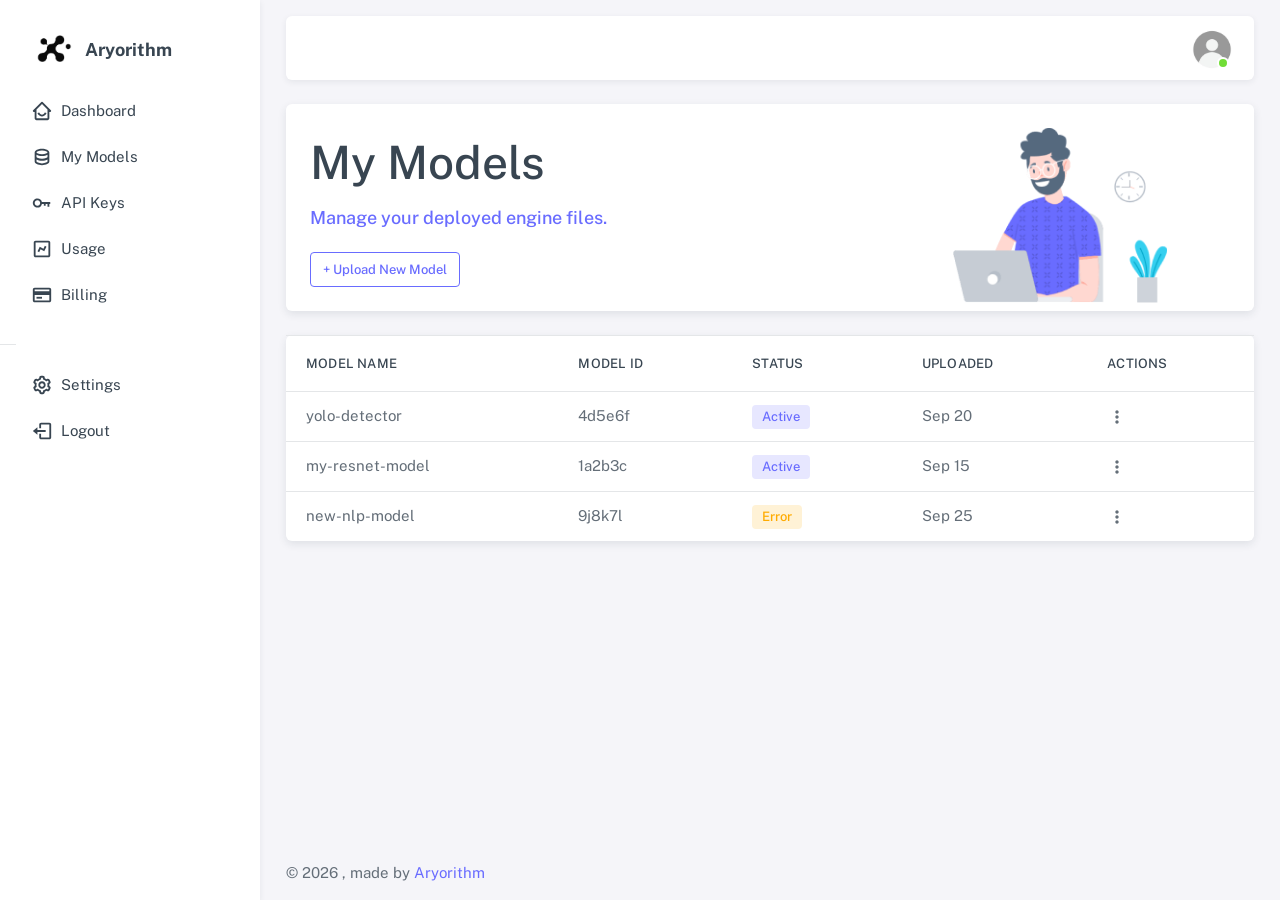
==== api.html @ 1bc2ea1a "api has been changed." ====
<!Doctype html>

<html lang="en" class="layout-menu-fixed layout-compact" data-assets-path="assets/"
  data-template="vertical-menu-template-free">

<head>
  <meta charset="utf-8" />
  <meta name="viewport"
    content="width=device-width, initial-scale=1.0, user-scalable=no, minimum-scale=1.0, maximum-scale=1.0" />

  <title>APIkeys - Aryorithm</title>

  <meta name="description" content="" />

  <!-- Favicon -->
  <link rel="icon" type="image/x-icon" href="assets/img/favicon/ar-w (3).png" />

  <!-- Fonts -->
  <link rel="preconnect" href="https://fonts.googleapis.com" />
  <link rel="preconnect" href="https://fonts.gstatic.com" crossorigin />
  <link
    href="https://fonts.googleapis.com/css2?family=Public+Sans:ital,wght@0,300;0,400;0,500;0,600;0,700;1,300;1,400;1,500;1,600;1,700&display=swap"
    rel="stylesheet" />

  <link rel="stylesheet" href="assets/vendor/fonts/iconify-icons.css" />

  <!-- Core CSS -->
  <!-- build:css assets/vendor/css/theme.css  -->

  <link rel="stylesheet" href="assets/vendor/css/core.css" />
  <link rel="stylesheet" href="assets/css/demo.css" />

  <!-- Vendors CSS -->

  <link rel="stylesheet" href="assets/vendor/libs/perfect-scrollbar/perfect-scrollbar.css" />

  <!-- endbuild -->

  <link rel="stylesheet" href="assets/vendor/libs/apex-charts/apex-charts.css" />

  <!-- Page CSS -->

  <!-- Helpers -->
  <script src="assets/vendor/js/helpers.js"></script>
  <!--! Template customizer & Theme config files MUST be included after core stylesheets and helpers.js in the <head> section -->

  <!--? Config:  Mandatory theme config file contain global vars & default theme options, Set your preferred theme option in this file.  -->

  <script src="assets/js/config.js"></script>
</head>

<body>
  <!-- Layout wrapper -->
  <div class="layout-wrapper layout-content-navbar">
    <div class="layout-container">
      <!-- Menu -->

      <aside id="layout-menu" class="layout-menu menu-vertical menu bg-menu-theme">
        <div class="app-brand demo">
          <a href="index.html" class="app-brand-link">
            <div class="brand-logo">
              <img src="assets/img/favicon/ar-black.png" alt="logo">
            </div>

            <span class="app-brand-text demo menu-text fw-bold ms-2">Aryorithm</span>
          </a>

          <a href="javascript:void(0);" class="layout-menu-toggle menu-link text-large ms-auto">
            <i class="bx bx-chevron-left d-block d-xl-none align-middle"></i>
          </a>
        </div>

        <div class="menu-divider mt-0"></div>

        <div class="menu-inner-shadow"></div>

        <ul class="menu-inner py-1">


          <li class="menu-item">
            <a href="dashboard.html" target="_blank" class="menu-link">
              <i class="menu-icon tf-icons bx bx-home-smile"></i>
              <div class="text-truncate" data-i18n="Dashboards">Dashboard</div>
            </a>
          </li>
          <li class="menu-item">
            <a href="models.html" target="_blank" class="menu-link">
              <i class="menu-icon tf-icons bx bx-data"></i>
              <div class="text-truncate" data-i18n="Layouts">My Models</div>
            </a>
          </li>
          <li class="menu-item">
            <a href="api.html" target="_blank" class="menu-link">
              <i class="menu-icon tf-icons bx bx-key"></i>
              <div class="text-truncate" data-i18n="Front Pages">API Keys</div>
            </a>
          </li>
          <li class="menu-item">
            <a href="" target="_blank" class="menu-link">
              <i class="menu-icon tf-icons bx bx-chart"></i>
              <div class="text-truncate" data-i18n="Kanban">Usage</div>
            </a>
          </li>
          <li class="menu-item">
            <a href="https://demos.themeselection.com/sneat-bootstrap-html-admin-template/html/vertical-menu-template/app-kanban.html"
              target="_blank" class="menu-link">
              <i class="menu-icon tf-icons bx bx-credit-card"></i>
              <div class="text-truncate" data-i18n="Kanban">Billing </div>
            </a>
          </li>
          <!-- Components -->
          <li class="menu-header small text-uppercase"><span class="menu-header-text"> </span></li>
          <!-- Cards -->
          <li class="menu-item">
            <a href="cards-basic.html" class="menu-link">
              <i class="menu-icon tf-icons bx bx-cog"></i>
              <div class="text-truncate" data-i18n="Basic">Settings</div>
            </a>
          </li>
          <li class="menu-item">
            <a href="cards-basic.html" class="menu-link">
              <i class="menu-icon tf-icons bx bx-log-out"></i>
              <div class="text-truncate" data-i18n="Basic">Logout</div>
            </a>
          </li>
          <!-- Data Tables -->

        </ul>
      </aside>
      <!-- / Menu -->

      <!-- Layout container -->
      <div class="layout-page">
        <!-- Navbar -->

        <nav
          class="layout-navbar container-xxl navbar-detached navbar navbar-expand-xl align-items-center bg-navbar-theme"
          id="layout-navbar">
          <div class="layout-menu-toggle navbar-nav align-items-xl-center me-4 me-xl-0 d-xl-none">
            <a class="nav-item nav-link px-0 me-xl-6" href="javascript:void(0)">
              <i class="icon-base bx bx-menu icon-md"></i>
            </a>
          </div>

          <div class="navbar-nav-right d-flex align-items-center justify-content-end" id="navbar-collapse">

            <ul class="navbar-nav flex-row align-items-center ms-md-auto">

              <!-- User -->
              <li class="nav-item navbar-dropdown dropdown-user dropdown">
                <a class="nav-link dropdown-toggle hide-arrow p-0" href="javascript:void(0);" data-bs-toggle="dropdown">
                  <div class="avatar avatar-online">
                    <img src="assets/img/avatars/profile.jpg" alt class="w-px-40 h-auto rounded-circle" />
                  </div>
                </a>
                <ul class="dropdown-menu dropdown-menu-end">
                  <li>
                    <a class="dropdown-item" href="#">
                      <div class="d-flex">
                        <div class="flex-shrink-0 me-3">
                          <div class="avatar avatar-online">
                            <img src="assets/img/avatars/profile.jpg" alt class="w-px-40 h-auto rounded-circle" />
                          </div>
                        </div>
                        <div class="flex-grow-1">
                          <h6 class="mb-0">John Doe</h6>
                          <small class="text-body-secondary">Admin</small>
                        </div>
                      </div>
                    </a>
                  </li>
                  <li>
                    <div class="dropdown-divider my-1"></div>
                  </li>
                  <li>
                    <a class="dropdown-item" href="#">
                      <i class="icon-base bx bx-user icon-md me-3"></i><span>My Profile</span>
                    </a>
                  </li>
                  <li>
                    <a class="dropdown-item" href="#">
                      <i class="icon-base tf-icons bx bx-cog me-3"></i><span>Settings</span>
                    </a>
                  </li>
                  <li>
                    <a class="dropdown-item" href="#">
                      <span class="d-flex align-items-center align-middle">
                        <i class="flex-shrink-0 icon-base bx bx-credit-card icon-md me-3"></i><span
                          class="flex-grow-1 align-middle">Billing Plan</span>
                        <span class="flex-shrink-0 badge rounded-pill bg-danger">4</span>
                      </span>
                    </a>
                  </li>
                  <li>
                    <div class="dropdown-divider my-1"></div>
                  </li>
                  <li>
                    <a class="dropdown-item" href="javascript:void(0);">
                      <i class="icon-base tf-icons bx bx-log-out me-3"></i></i><span>Logout</span>
                    </a>
                  </li>
                </ul>
              </li>
              <!--/ User -->
            </ul>
          </div>
        </nav>

        <!-- / Navbar -->

        <!-- Content wrapper -->
        <div class="content-wrapper">
          <!-- Content -->
          <div class="container-xxl flex-grow-1 container-p-y">
            <div class="row">
              <div class="col-xxl-8 mb-6 order-0">
                <div class="card">
                  <div class="d-flex align-items-start row">
                    <div class="col-sm-7">
                      <div class="card-body">
                        <h1 class="card-title">My Models</h1>
                        <h5 class="card-title text-primary mb-3">Manage your deployed engine files.</h5>
                        <div class="card-body-btn">
                          <a href="javascript:;" class="btn btn-sm btn-outline-primary">+ Upload New Model</a>
                        </div>

                      </div>
                    </div>
                    <div class="col-sm-5 text-center text-sm-left">
                      <div class="card-body pb-0 px-0 px-md-6">
                        <img src="assets/img/illustrations/man-with-laptop.png" height="175" alt="View Badge User" />
                      </div>
                    </div>
                  </div>
                </div>
              </div>
            </div>

            <!-- table -->
            <div class="card">
              <div class="table-responsive text-nowrap">
                <table class="table table-hover">
                  <thead>
                    <tr>
                      <th>Model Name</th>
                      <th>Model ID </th>
                      <th>Status</th>
                      <th>Uploaded</th>
                      <th>Actions</th>
                    </tr>
                  </thead>
                  <tbody class="table-border-bottom-0">
                    <tr>
                      <td>
                        <span>yolo-detector</span>
                      </td>
                      <td>4d5e6f</td>
                      <td><span class="badge bg-label-primary me-1">Active</span></td>
                      <td><span>Sep 20</span></td>
                      <td>
                        <div class="dropdown">
                          <button type="button" class="btn p-0 dropdown-toggle hide-arrow" data-bs-toggle="dropdown">
                            <i class="icon-base bx bx-dots-vertical-rounded"></i>
                          </button>
                          <div class="dropdown-menu">
                            <a class="dropdown-item" href="javascript:void(0);"><i
                                class="icon-base bx bx-edit-alt me-1"></i> Edit</a>
                            <a class="dropdown-item" href="javascript:void(0);"><i
                                class="icon-base bx bx-trash me-1"></i> Delete</a>
                          </div>
                        </div>
                      </td>
                    </tr>
                    <tr>
                      <td>
                        <span>my-resnet-model</span>
                      </td>
                      <td>1a2b3c</td>
                      <td><span class="badge bg-label-primary me-1">Active</span></td>
                      <td><span>Sep 15</span></td>
                      <td>
                        <div class="dropdown">
                          <button type="button" class="btn p-0 dropdown-toggle hide-arrow" data-bs-toggle="dropdown">
                            <i class="icon-base bx bx-dots-vertical-rounded"></i>
                          </button>
                          <div class="dropdown-menu">
                            <a class="dropdown-item" href="javascript:void(0);"><i
                                class="icon-base bx bx-edit-alt me-1"></i> Edit</a>
                            <a class="dropdown-item" href="javascript:void(0);"><i
                                class="icon-base bx bx-trash me-1"></i> Delete</a>
                          </div>
                        </div>
                      </td>
                    </tr>

                    <tr>
                      <td>
                        <span>new-nlp-model</span>
                      </td>
                      <td>9j8k7l</td>
                      <td><span class="badge bg-label-warning me-1">Error</span></td>
                      <td><span>Sep 25</span></td>
                      <td>
                        <div class="dropdown">
                          <button type="button" class="btn p-0 dropdown-toggle hide-arrow" data-bs-toggle="dropdown">
                            <i class="icon-base bx bx-dots-vertical-rounded"></i>
                          </button>
                          <div class="dropdown-menu">
                            <a class="dropdown-item" href="javascript:void(0);"><i
                                class="icon-base bx bx-edit-alt me-1"></i> Edit</a>
                            <a class="dropdown-item" href="javascript:void(0);"><i
                                class="icon-base bx bx-trash me-1"></i> Delete</a>
                          </div>
                        </div>
                      </td>
                    </tr>


                  </tbody>
                </table>
              </div>
            </div>
            <!--/ table -->
          </div>
          <!-- / Content -->

          <!-- Footer -->
          <footer class="content-footer footer bg-footer-theme">
            <div class="container-xxl">
              <div
                class="footer-container d-flex align-items-center justify-content-between py-4 flex-md-row flex-column">
                <div class="mb-2 mb-md-0">
                  &#169;
                  <script>
                    document.write(new Date().getFullYear());
                  </script>
                  , made by
                  <a href="https://Aryorithm.com" target="_blank" class="footer-link">Aryorithm</a>
                </div>

              </div>
            </div>
          </footer>
          <!-- / Footer -->

          <div class="content-backdrop fade"></div>
        </div>
        <!-- Content wrapper -->
      </div>
      <!-- / Layout page -->
    </div>

    <!-- Overlay -->
    <div class="layout-overlay layout-menu-toggle"></div>
  </div>
  <!-- / Layout wrapper -->



  <!-- Core JS -->

  <script src="assets/vendor/libs/jquery/jquery.js"></script>

  <script src="assets/vendor/libs/popper/popper.js"></script>
  <script src="assets/vendor/js/bootstrap.js"></script>

  <script src="assets/vendor/libs/perfect-scrollbar/perfect-scrollbar.js"></script>

  <script src="assets/vendor/js/menu.js"></script>

  <!-- endbuild -->

  <!-- Vendors JS -->
  <script src="assets/vendor/libs/apex-charts/apexcharts.js"></script>

  <!-- Main JS -->

  <script src="assets/js/main.js"></script>

  <!-- Page JS -->
  <script src="assets/js/dashboards-analytics.js"></script>

  <!-- Place this tag before closing body tag for github widget button. -->
  <script async defer src="https://buttons.github.io/buttons.js"></script>
</body>

</html>
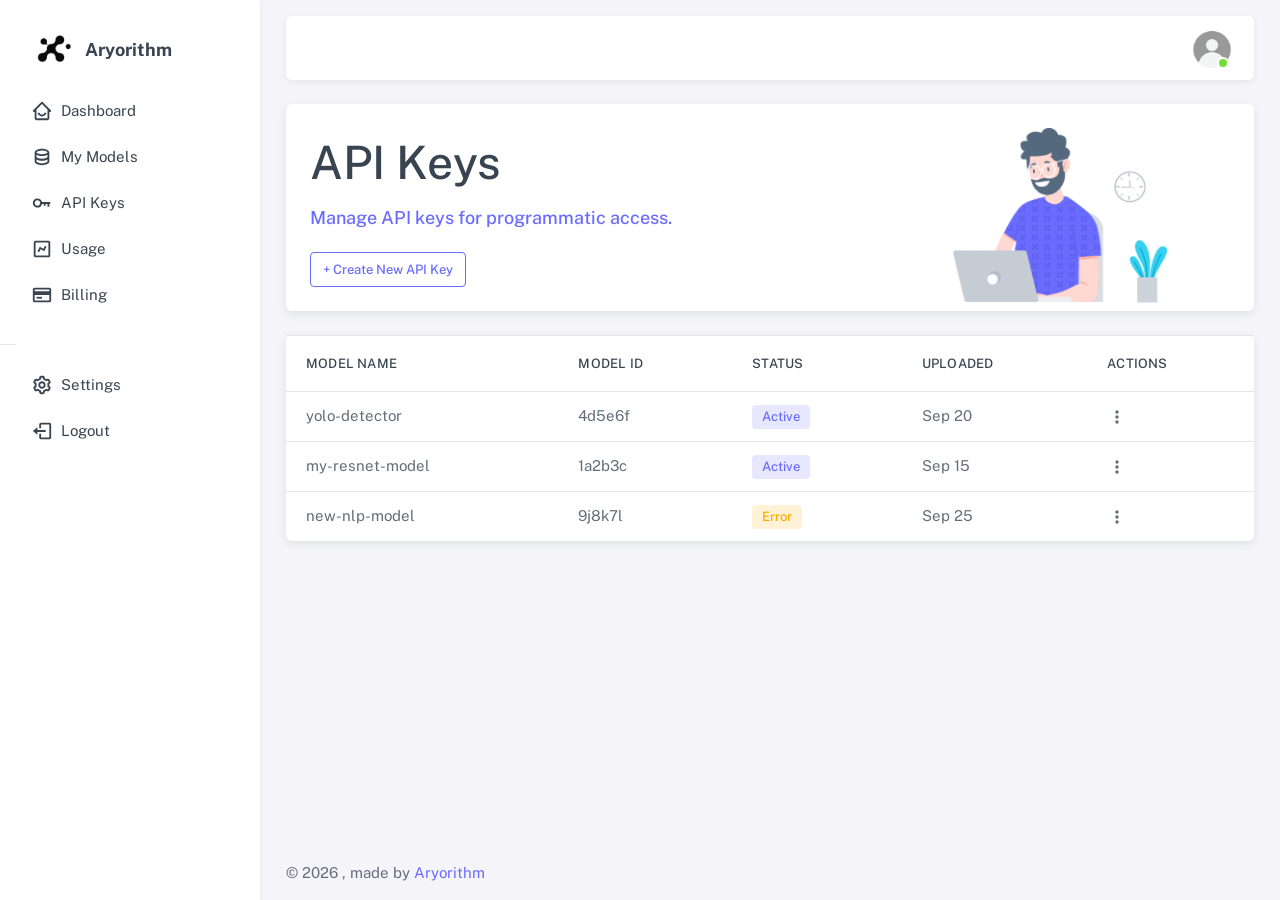
==== commit 27f85cc7: "api first-sec has been changed." ====
--- a/api.html
+++ b/api.html
@@ -218,10 +218,10 @@
                   <div class="d-flex align-items-start row">
                     <div class="col-sm-7">
                       <div class="card-body">
-                        <h1 class="card-title">My Models</h1>
-                        <h5 class="card-title text-primary mb-3">Manage your deployed engine files.</h5>
+                        <h1 class="card-title">API Keys</h1>
+                        <h5 class="card-title text-primary mb-3">Manage API keys for programmatic access.</h5>
                         <div class="card-body-btn">
-                          <a href="javascript:;" class="btn btn-sm btn-outline-primary">+ Upload New Model</a>
+                          <a href="javascript:;" class="btn btn-sm btn-outline-primary">+ Create New API Key</a>
                         </div>
 
                       </div>
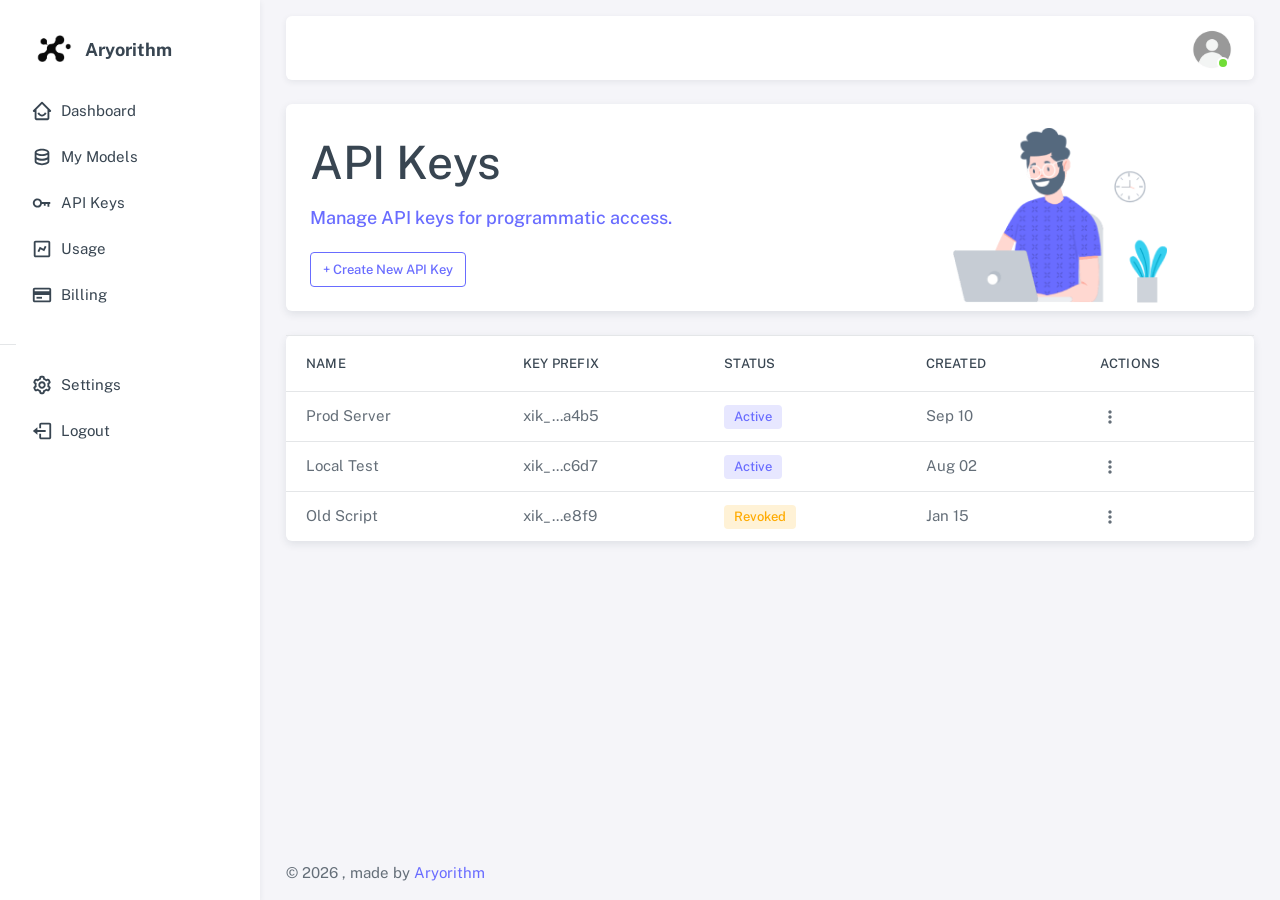
==== commit bb2008d3: "api table has been changed." ====
--- a/api.html
+++ b/api.html
@@ -242,21 +242,21 @@
                 <table class="table table-hover">
                   <thead>
                     <tr>
-                      <th>Model Name</th>
-                      <th>Model ID </th>
+                      <th>Name</th>
+                      <th>Key Prefix</th>
                       <th>Status</th>
-                      <th>Uploaded</th>
+                      <th>Created</th>
                       <th>Actions</th>
                     </tr>
                   </thead>
                   <tbody class="table-border-bottom-0">
                     <tr>
                       <td>
-                        <span>yolo-detector</span>
-                      </td>
-                      <td>4d5e6f</td>
+                        <span>Prod Server</span>
+                      </td>
+                      <td>xik_...a4b5</td>
                       <td><span class="badge bg-label-primary me-1">Active</span></td>
-                      <td><span>Sep 20</span></td>
+                      <td><span>Sep 10</span></td>
                       <td>
                         <div class="dropdown">
                           <button type="button" class="btn p-0 dropdown-toggle hide-arrow" data-bs-toggle="dropdown">
@@ -273,11 +273,11 @@
                     </tr>
                     <tr>
                       <td>
-                        <span>my-resnet-model</span>
-                      </td>
-                      <td>1a2b3c</td>
+                        <span>Local Test</span>
+                      </td>
+                      <td>xik_...c6d7 </td>
                       <td><span class="badge bg-label-primary me-1">Active</span></td>
-                      <td><span>Sep 15</span></td>
+                      <td><span>Aug 02</span></td>
                       <td>
                         <div class="dropdown">
                           <button type="button" class="btn p-0 dropdown-toggle hide-arrow" data-bs-toggle="dropdown">
@@ -295,11 +295,11 @@
 
                     <tr>
                       <td>
-                        <span>new-nlp-model</span>
-                      </td>
-                      <td>9j8k7l</td>
-                      <td><span class="badge bg-label-warning me-1">Error</span></td>
-                      <td><span>Sep 25</span></td>
+                        <span>Old Script</span>
+                      </td>
+                      <td>xik_...e8f9</td>
+                      <td><span class="badge bg-label-warning me-1">Revoked</span></td>
+                      <td><span>Jan 15</span></td>
                       <td>
                         <div class="dropdown">
                           <button type="button" class="btn p-0 dropdown-toggle hide-arrow" data-bs-toggle="dropdown">
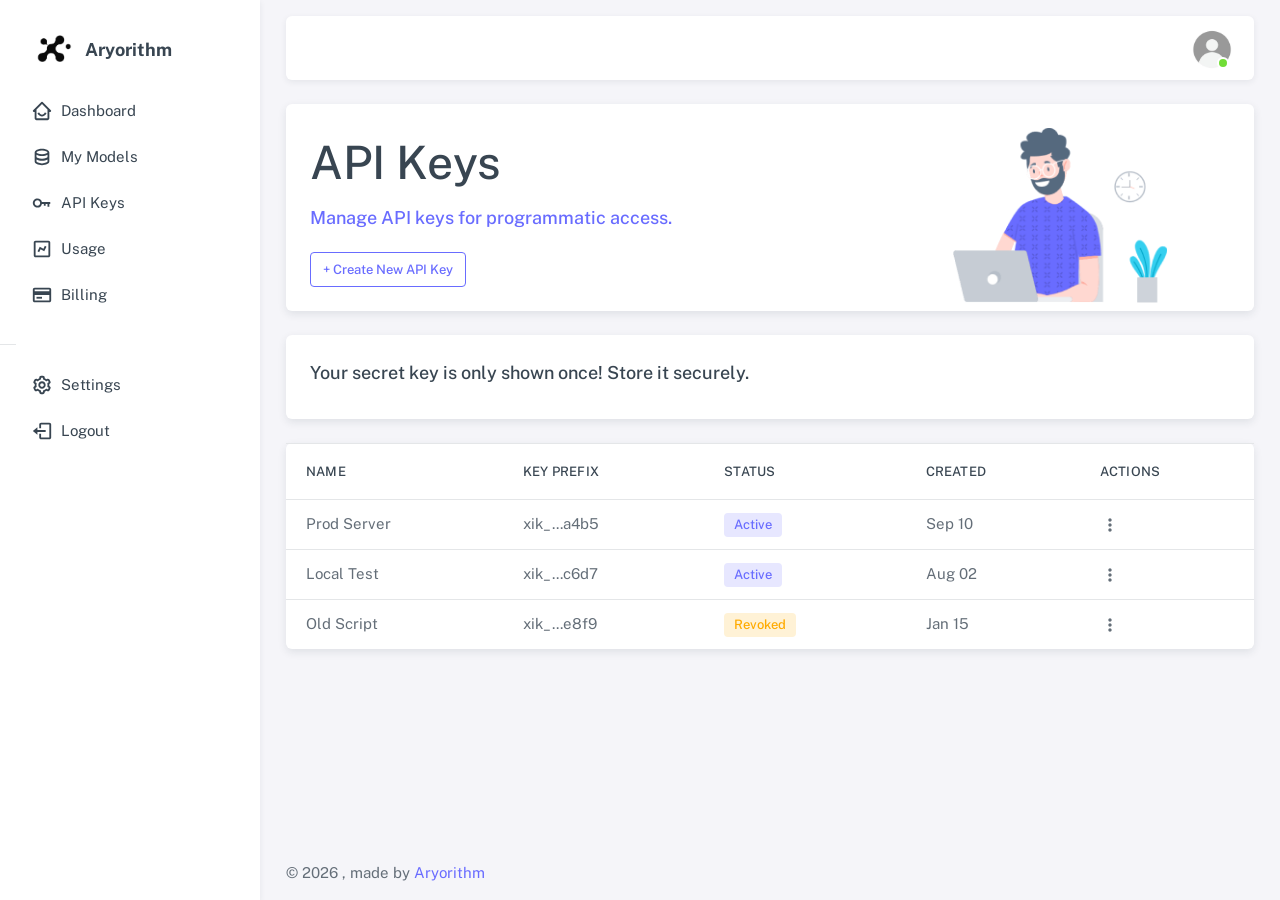
==== commit ff805ffc: "api has been done." ====
--- a/api.html
+++ b/api.html
@@ -229,6 +229,22 @@
                     <div class="col-sm-5 text-center text-sm-left">
                       <div class="card-body pb-0 px-0 px-md-6">
                         <img src="assets/img/illustrations/man-with-laptop.png" height="175" alt="View Badge User" />
+                      </div>
+                    </div>
+                  </div>
+                </div>
+              </div>
+            </div>
+
+
+            <div class="row">
+              <div class="col-xxl-8 mb-6 order-0">
+                <div class="card">
+                  <div class="d-flex align-items-start row">
+                    <div class="col-sm-7">
+                      <div class="card-body">
+                        <h5 class="card-title">Your secret key is only shown once! Store it securely.</h5>
+
                       </div>
                     </div>
                   </div>
